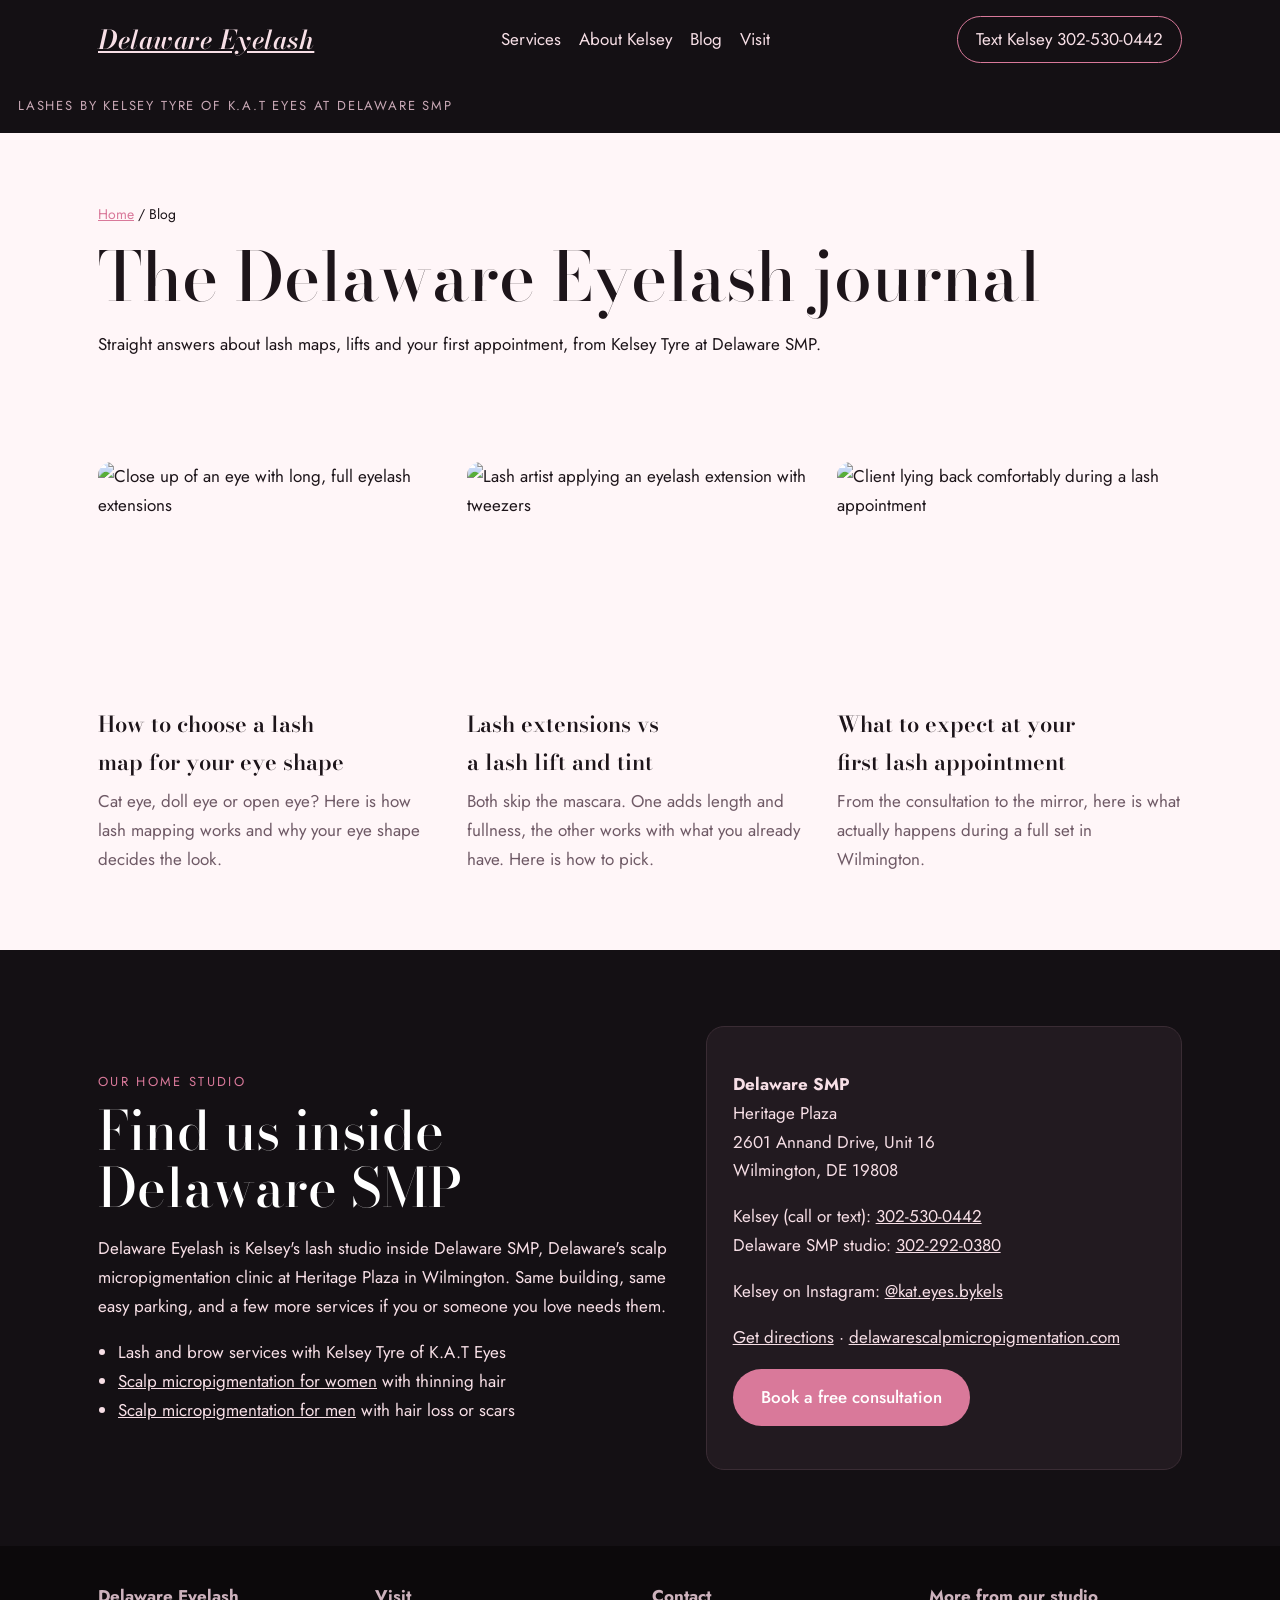
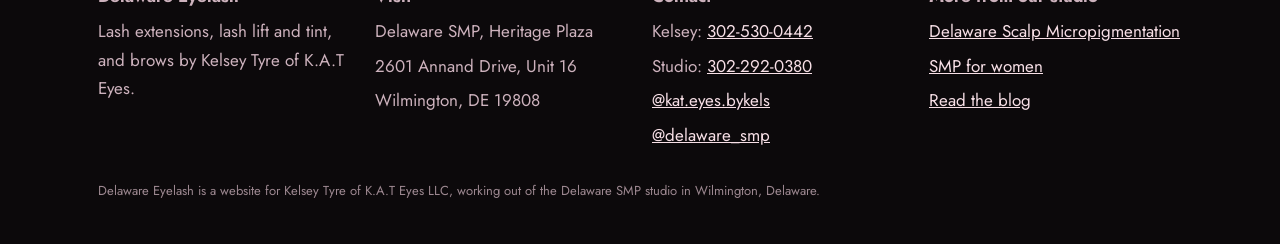
==== blog/index.html @ 1fb05dbe "Launch delawareeyelash.com site" ====
<!doctype html>
<html lang="en">
<head>
<meta charset="utf-8">
<meta name="viewport" content="width=device-width, initial-scale=1, viewport-fit=cover">
<title>Blog | Delaware Eyelash</title>
<meta name="description" content="Straight answers about lash maps, lifts and your first appointment, from Kelsey Tyre at Delaware SMP.">
<link rel="canonical" href="https://delawareeyelash.com/blog/">
<meta property="og:type" content="website">
<meta property="og:title" content="Blog | Delaware Eyelash">
<meta property="og:description" content="Straight answers about lash maps, lifts and your first appointment, from Kelsey Tyre at Delaware SMP.">
<meta property="og:url" content="https://delawareeyelash.com/blog/">
<meta property="og:image" content="https://images.pexels.com/photos/21412169/pexels-photo-21412169.jpeg?auto=compress&cs=tinysrgb&w=1200">
<link rel="preconnect" href="https://fonts.googleapis.com">
<link rel="preconnect" href="https://fonts.gstatic.com" crossorigin>
<link rel="stylesheet" href="https://fonts.googleapis.com/css2?family=Bodoni+Moda:ital,opsz,wght@0,6..96,500;0,6..96,600;1,6..96,500;1,6..96,600&family=Jost:wght@400;500&display=swap">
<link rel="stylesheet" href="../style.css">
</head>
<body>
<a class="skip" href="#main">Skip to content</a>
<header class="site-head">
<div class="wrap">
<a class="brand" href="../index.html">Delaware Eyelash</a>
<nav aria-label="Main">
<a href="../index.html#services">Services</a>
<a href="../index.html#kelsey">About Kelsey</a>
<a href="../blog/index.html">Blog</a>
<a href="../index.html#visit">Visit</a>
</nav>
<a class="head-cta" href="tel:+13025300442">Text Kelsey 302-530-0442</a>
</div>
<p class="tagline wrap">Lashes by Kelsey Tyre of K.A.T Eyes at Delaware SMP</p>
</header>
<main id="main">
<section class="blog-hero"><div class="wrap">
<p class="crumbs"><a href="../index.html">Home</a> / Blog</p>
<h1>The Delaware Eyelash journal</h1>
<p class="lead">Straight answers about lash maps, lifts and your first appointment, from Kelsey Tyre at Delaware SMP.</p>
</div></section>
<section class="blog-teaser"><div class="wrap"><div class="post-list"><a class="post-card" href="choosing-a-lash-map-for-your-eye-shape.html"><img src="https://images.pexels.com/photos/21412169/pexels-photo-21412169.jpeg?auto=compress&cs=tinysrgb&w=1200" alt="Close up of an eye with long, full eyelash extensions" loading="lazy"><h3>How to choose a lash map for your eye shape</h3><p>Cat eye, doll eye or open eye? Here is how lash mapping works and why your eye shape decides the look.</p></a><a class="post-card" href="lash-extensions-vs-lash-lift.html"><img src="https://images.pexels.com/photos/36930354/pexels-photo-36930354.jpeg?auto=compress&cs=tinysrgb&w=1200" alt="Lash artist applying an eyelash extension with tweezers" loading="lazy"><h3>Lash extensions vs a lash lift and tint</h3><p>Both skip the mascara. One adds length and fullness, the other works with what you already have. Here is how to pick.</p></a><a class="post-card" href="what-to-expect-at-your-first-lash-appointment.html"><img src="https://images.pexels.com/photos/5128222/pexels-photo-5128222.jpeg?auto=compress&cs=tinysrgb&w=1200" alt="Client lying back comfortably during a lash appointment" loading="lazy"><h3>What to expect at your first lash appointment</h3><p>From the consultation to the mirror, here is what actually happens during a full set in Wilmington.</p></a></div></div></section>
<section class="smp-block" id="visit" aria-labelledby="smp-h">
<div class="wrap">
<div>
<p class="eyebrow">Our home studio</p>
<h2 id="smp-h">Find us inside Delaware SMP</h2>
<p>Delaware Eyelash is Kelsey's lash studio inside Delaware SMP, Delaware's scalp micropigmentation clinic at Heritage Plaza in Wilmington. Same building, same easy parking, and a few more services if you or someone you love needs them.</p>
<ul>
<li>Lash and brow services with Kelsey Tyre of K.A.T Eyes</li>
<li><a href="https://delawarescalpmicropigmentation.com/scalp-micropigmentation-for-women/">Scalp micropigmentation for women</a> with thinning hair</li>
<li><a href="https://delawarescalpmicropigmentation.com/">Scalp micropigmentation for men</a> with hair loss or scars</li>
</ul>
</div>
<div class="smp-card">
<p><strong>Delaware SMP</strong><br>Heritage Plaza<br>2601 Annand Drive, Unit 16<br>Wilmington, DE 19808</p>
<p>Kelsey (call or text): <a href="tel:+13025300442">302-530-0442</a><br>Delaware SMP studio: <a href="tel:+13022920380">302-292-0380</a></p>
<p>Kelsey on Instagram: <a href="https://www.instagram.com/kat.eyes.bykels/">@kat.eyes.bykels</a></p>
<p><a href="https://www.google.com/maps/search/?api=1&query=2601+Annand+Drive+Unit+16+Wilmington+DE+19808">Get directions</a> · <a href="https://delawarescalpmicropigmentation.com/">delawarescalpmicropigmentation.com</a></p>
<p><a class="btn" href="../index.html#book">Book a free consultation</a></p>
</div>
</div>
</section>

</main>
<footer class="site-foot">
<div class="wrap">
<div><p><strong>Delaware Eyelash</strong></p><p>Lash extensions, lash lift and tint, and brows by Kelsey Tyre of K.A.T Eyes.</p></div>
<div><p><strong>Visit</strong></p><p>Delaware SMP, Heritage Plaza</p><p>2601 Annand Drive, Unit 16</p><p>Wilmington, DE 19808</p></div>
<div><p><strong>Contact</strong></p><p>Kelsey: <a href="tel:+13025300442">302-530-0442</a></p><p>Studio: <a href="tel:+13022920380">302-292-0380</a></p><p><a href="https://www.instagram.com/kat.eyes.bykels/">@kat.eyes.bykels</a></p><p><a href="https://www.instagram.com/delaware_smp/">@delaware_smp</a></p></div>
<div><p><strong>More from our studio</strong></p><p><a href="https://delawarescalpmicropigmentation.com/">Delaware Scalp Micropigmentation</a></p><p><a href="https://delawarescalpmicropigmentation.com/scalp-micropigmentation-for-women/">SMP for women</a></p><p><a href="../blog/index.html">Read the blog</a></p></div>
<p class="legal">Delaware Eyelash is a website for Kelsey Tyre of K.A.T Eyes LLC, working out of the Delaware SMP studio in Wilmington, Delaware.</p>
</div>
</footer>
</body>
</html>
---- style.css ----
*{box-sizing:border-box}
html{scroll-behavior:smooth}
@media (prefers-reduced-motion:reduce){html{scroll-behavior:auto}}
body{margin:0}
img{max-width:100%;display:block}
a:focus-visible,button:focus-visible,summary:focus-visible{outline:3px solid currentColor;outline-offset:3px}
.wrap{max-width:1120px;margin:0 auto;padding-left:max(18px,env(safe-area-inset-left,0px));padding-right:max(18px,env(safe-area-inset-right,0px))}
.narrow{max-width:760px}
h1,h2,h3{text-wrap:balance}
.skip{position:absolute;left:-999px}.skip:focus{left:12px;top:12px;z-index:9;background:#fff;color:#000;padding:8px}
.site-head .wrap{display:flex;align-items:center;justify-content:space-between;gap:14px;flex-wrap:wrap;padding-block:16px}
.site-head nav{display:flex;gap:18px;flex-wrap:wrap}
.site-head nav a{text-decoration:none}
.instagram-media{margin:0!important;min-width:0!important;width:100%!important;max-width:100%!important}
blockquote.instagram-media{display:flex;align-items:center;justify-content:center;min-height:220px;padding:20px;text-align:center;border-radius:12px}
.smp-block .wrap{display:grid;grid-template-columns:1.2fr 1fr;gap:36px;align-items:center}
.smp-block .wrap>*{min-width:0}
.smp-block ul{margin:0;padding-left:20px}
@media(max-width:760px){.smp-block .wrap{grid-template-columns:1fr}}
.site-foot .wrap{display:grid;grid-template-columns:repeat(auto-fit,minmax(200px,1fr));gap:24px;padding-block:36px}
.site-foot p{margin:0 0 6px}
.site-foot .legal{grid-column:1/-1;font-size:13px;opacity:.75}
.post-list{display:grid;grid-template-columns:repeat(auto-fit,minmax(260px,1fr));gap:24px}
.post-card{display:flex;flex-direction:column;text-decoration:none;color:inherit}
.post-card img{width:100%;aspect-ratio:3/2;object-fit:cover}
.post-card h3{margin:14px 0 6px}
.post-card p{margin:0}
article.post{padding-block:48px 64px}
article.post .lead{font-size:1.15em}
article.post img.cover{width:100%;aspect-ratio:16/8;object-fit:cover;margin:24px 0}
article.post h2{margin-top:1.6em}
.crumbs{font-size:14px;margin-bottom:14px}
.book{scroll-margin-top:90px}
.book-form{display:grid;gap:14px;margin-top:22px}
.book-form .row.two{display:grid;grid-template-columns:1fr 1fr;gap:14px}
.book-form .row.two>div{min-width:0}
@media(max-width:600px){.book-form .row.two{grid-template-columns:1fr}}
.book-form label{display:block;font-size:14px;font-weight:600;margin-bottom:6px}
.book-form input,.book-form select,.book-form textarea{width:100%;font:inherit;font-size:16px;padding:12px 14px;border:1px solid rgba(120,110,120,.45);border-radius:8px;background:#fff;color:#1a1418}
.book-form button{border:0;cursor:pointer;justify-self:start;font:inherit;font-weight:700}
.book-form .fine{font-size:13px;opacity:.75;margin:0}
.hp{position:absolute!important;left:-9999px!important;height:1px;width:1px;opacity:0}

/* Layout: black hero with arched portrait, blush body, eye-shape guide as the signature section */
:root{--noir:#141014;--noir2:#221a20;--blush:#f7dfe6;--petal:#fff6f8;--rose:#d9799a;--ink:#1d151a;--muted:#6f5a66;--line:#ecd0d9;
--display:"Bodoni Moda",Didot,Georgia,serif;--body:"Jost",system-ui,sans-serif}
body{background:var(--petal);color:var(--ink);font:17px/1.7 var(--body)}
a{color:var(--rose)}
.site-head{background:var(--noir);color:var(--blush)}
.site-head a{color:var(--blush)}
.brand{font:italic 600 26px var(--display);letter-spacing:.02em}
.head-cta{border:1px solid var(--rose);padding:8px 18px;border-radius:999px;text-decoration:none}
.tagline{margin:0;padding-bottom:12px;font-size:13px;letter-spacing:.14em;text-transform:uppercase;color:#c9a9b6}
.eyebrow{font-size:13px;letter-spacing:.18em;text-transform:uppercase;color:var(--rose);margin:0 0 10px}
h1,h2{font-family:var(--display);font-weight:500;line-height:1.05;margin:0 0 18px}
h2{font-size:clamp(34px,5vw,54px)}
h3{font-family:var(--display);font-weight:600;font-size:22px;margin:0 0 8px}
.btn{display:inline-block;background:var(--rose);color:#fff;text-decoration:none;padding:14px 28px;border-radius:999px;font-weight:500}
.btn.ghost{background:transparent;border:1px solid var(--blush);color:var(--blush)}
.hero{background:var(--noir);color:var(--blush);padding-block:24px 80px;overflow:hidden}
.hero .wrap{display:grid;grid-template-columns:1.25fr 1fr;gap:48px;align-items:center}
.hero .wrap>*{min-width:0}
.hero h1{font-size:clamp(46px,8vw,96px);font-style:italic;color:#fff}
.hero p{font-size:19px;color:#dfc4ce;max-width:32em}
.hero .actions{display:flex;gap:12px;flex-wrap:wrap;margin-top:26px}
.arch{position:relative}
.arch img{width:100%;aspect-ratio:4/5;object-fit:cover;border-radius:260px 260px 16px 16px;border:1px solid #3a2c34}
.arch img.small{position:absolute;width:42%;aspect-ratio:1;border-radius:50%;left:-14%;bottom:-6%;border:6px solid var(--noir)}
@media(max-width:820px){.hero .wrap{grid-template-columns:1fr}.arch{max-width:380px}.arch img.small{left:auto;right:-4%}}
.strip{background:var(--blush)}
.strip .wrap{display:flex;flex-wrap:wrap;gap:10px 34px;justify-content:center;padding-block:18px;font-family:var(--display);font-style:italic;font-size:20px}
section{padding-block:76px}
.services .grid{display:grid;grid-template-columns:repeat(auto-fit,minmax(250px,1fr));gap:22px}
.svc{background:#fff;border:1px solid var(--line);border-radius:18px;overflow:hidden;display:flex;flex-direction:column}
.svc img{width:100%;aspect-ratio:4/3;object-fit:cover}
.svc div{padding:20px 22px 24px}
.svc p{margin:0;color:var(--muted)}
.shapes{background:var(--noir);color:var(--blush)}
.shapes h2{color:#fff}
.shapes .intro{max-width:40em;color:#d6bcc6}
.shape-grid{display:grid;grid-template-columns:repeat(auto-fit,minmax(200px,1fr));gap:2px;margin-top:30px;background:#3a2c34;border:1px solid #3a2c34}
.shape{background:var(--noir2);padding:24px}
.shape h3{color:#fff}
.shape .map{display:inline-block;margin-top:10px;font-size:13px;letter-spacing:.12em;text-transform:uppercase;color:var(--rose)}
.shape p{margin:0;color:#cdb2bd}
.kelsey .wrap{display:grid;grid-template-columns:.8fr 1.2fr;gap:52px;align-items:center}
.kelsey .wrap>*{min-width:0}
.kelsey img{width:100%;aspect-ratio:4/5;object-fit:cover;border-radius:16px 16px 220px 16px}
@media(max-width:760px){.kelsey .wrap{grid-template-columns:1fr}.kelsey img{max-width:340px}}
.creds{display:flex;flex-wrap:wrap;gap:8px;padding:0;list-style:none;margin:18px 0 0}
.creds li{background:var(--blush);padding:6px 14px;border-radius:999px;font-size:15px}
.gallery .row{display:grid;grid-template-columns:repeat(4,1fr);gap:12px}
.gallery img{width:100%;aspect-ratio:3/4;object-fit:cover;border-radius:12px}
@media(max-width:700px){.gallery .row{grid-template-columns:repeat(2,1fr)}}
.ig{background:var(--blush)}
.ig-grid{display:grid;grid-template-columns:repeat(auto-fit,minmax(260px,1fr));gap:20px;margin-top:24px}
blockquote.instagram-media{background:#fff;border:1px solid var(--line)}
.smp-block{background:var(--noir);color:var(--blush)}
.smp-block h2{color:#fff}
.smp-block a{color:var(--blush)}
.smp-card{background:var(--noir2);border:1px solid #3a2c34;border-radius:18px;padding:26px}
.smp-card .btn{color:#fff}
.teaser-head{display:flex;justify-content:space-between;align-items:baseline;gap:12px;flex-wrap:wrap;margin-bottom:24px}
.post-card img{border-radius:14px}
.post-card h3{font-size:22px}
.post-card p{color:var(--muted)}
.blog-hero{padding-block:56px 10px}
.blog-hero h1{font-size:clamp(40px,6vw,68px)}
.site-foot{background:#0c090b;color:#cdb2bd}
.site-foot a{color:var(--blush)}
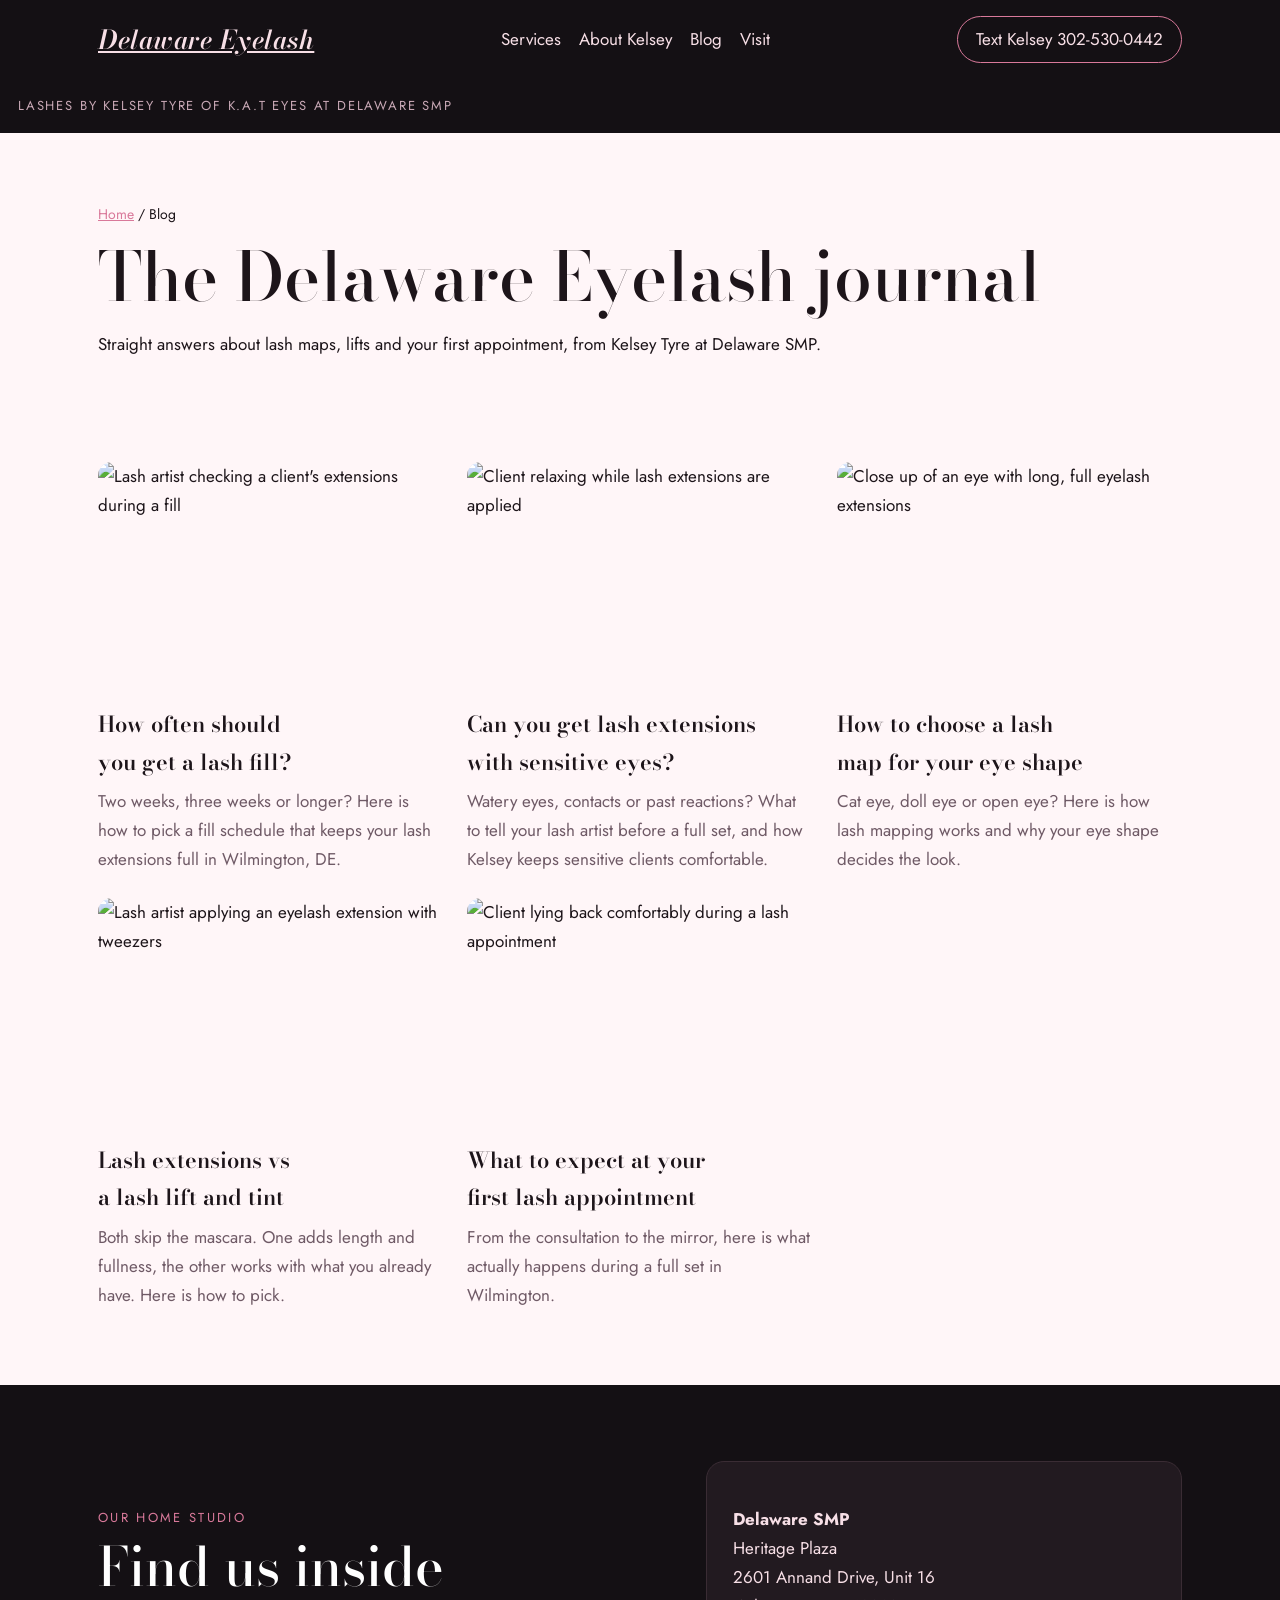
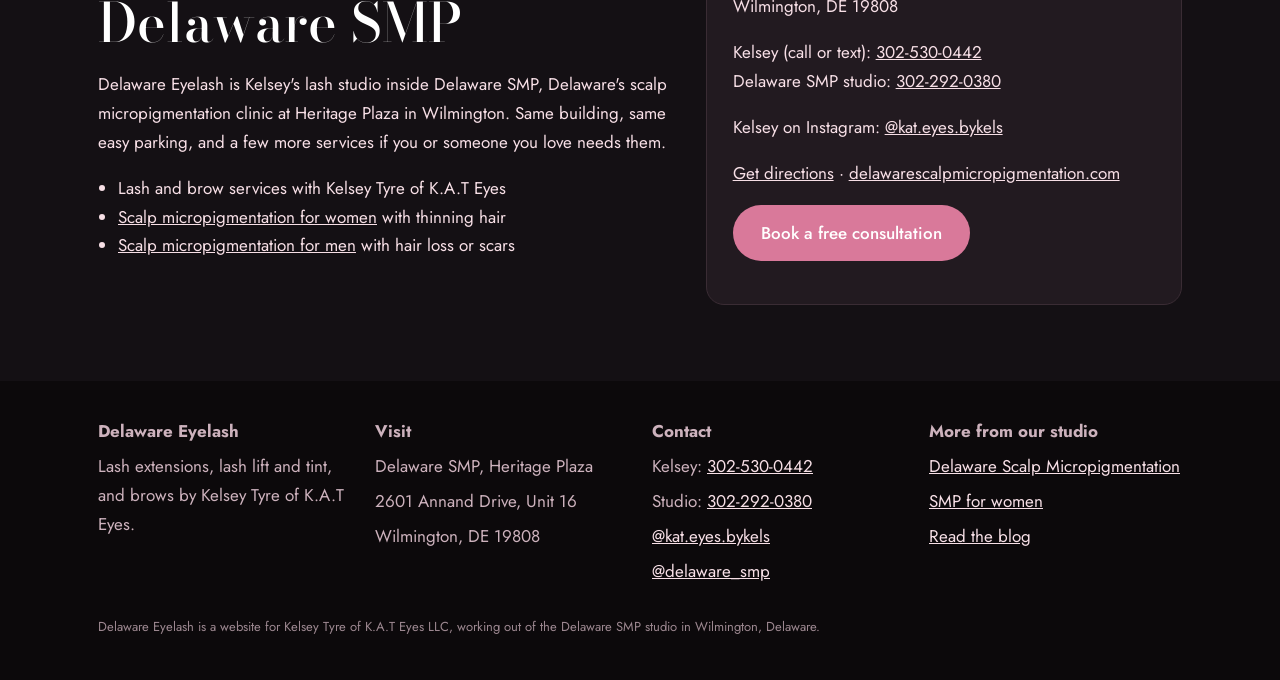
==== commit d1590660: "Add 2 new blog posts Co-Authored-By: Claude Opus 5.5 <noreply@anthropic.com> Claude-Session: https:/" ====
--- a/blog/index.html
+++ b/blog/index.html
@@ -37,7 +37,7 @@
 <h1>The Delaware Eyelash journal</h1>
 <p class="lead">Straight answers about lash maps, lifts and your first appointment, from Kelsey Tyre at Delaware SMP.</p>
 </div></section>
-<section class="blog-teaser"><div class="wrap"><div class="post-list"><a class="post-card" href="choosing-a-lash-map-for-your-eye-shape.html"><img src="https://images.pexels.com/photos/21412169/pexels-photo-21412169.jpeg?auto=compress&cs=tinysrgb&w=1200" alt="Close up of an eye with long, full eyelash extensions" loading="lazy"><h3>How to choose a lash map for your eye shape</h3><p>Cat eye, doll eye or open eye? Here is how lash mapping works and why your eye shape decides the look.</p></a><a class="post-card" href="lash-extensions-vs-lash-lift.html"><img src="https://images.pexels.com/photos/36930354/pexels-photo-36930354.jpeg?auto=compress&cs=tinysrgb&w=1200" alt="Lash artist applying an eyelash extension with tweezers" loading="lazy"><h3>Lash extensions vs a lash lift and tint</h3><p>Both skip the mascara. One adds length and fullness, the other works with what you already have. Here is how to pick.</p></a><a class="post-card" href="what-to-expect-at-your-first-lash-appointment.html"><img src="https://images.pexels.com/photos/5128222/pexels-photo-5128222.jpeg?auto=compress&cs=tinysrgb&w=1200" alt="Client lying back comfortably during a lash appointment" loading="lazy"><h3>What to expect at your first lash appointment</h3><p>From the consultation to the mirror, here is what actually happens during a full set in Wilmington.</p></a></div></div></section>
+<section class="blog-teaser"><div class="wrap"><div class="post-list"><a class="post-card" href="how-often-should-you-get-a-lash-fill.html"><img src="https://images.pexels.com/photos/5128233/pexels-photo-5128233.jpeg?auto=compress&cs=tinysrgb&w=1200" alt="Lash artist checking a client&#x27;s extensions during a fill" loading="lazy"><h3>How often should you get a lash fill?</h3><p>Two weeks, three weeks or longer? Here is how to pick a fill schedule that keeps your lash extensions full in Wilmington, DE.</p></a><a class="post-card" href="lash-extensions-with-sensitive-eyes.html"><img src="https://images.pexels.com/photos/6135662/pexels-photo-6135662.jpeg?auto=compress&cs=tinysrgb&w=1200" alt="Client relaxing while lash extensions are applied" loading="lazy"><h3>Can you get lash extensions with sensitive eyes?</h3><p>Watery eyes, contacts or past reactions? What to tell your lash artist before a full set, and how Kelsey keeps sensitive clients comfortable.</p></a><a class="post-card" href="choosing-a-lash-map-for-your-eye-shape.html"><img src="https://images.pexels.com/photos/21412169/pexels-photo-21412169.jpeg?auto=compress&cs=tinysrgb&w=1200" alt="Close up of an eye with long, full eyelash extensions" loading="lazy"><h3>How to choose a lash map for your eye shape</h3><p>Cat eye, doll eye or open eye? Here is how lash mapping works and why your eye shape decides the look.</p></a><a class="post-card" href="lash-extensions-vs-lash-lift.html"><img src="https://images.pexels.com/photos/36930354/pexels-photo-36930354.jpeg?auto=compress&cs=tinysrgb&w=1200" alt="Lash artist applying an eyelash extension with tweezers" loading="lazy"><h3>Lash extensions vs a lash lift and tint</h3><p>Both skip the mascara. One adds length and fullness, the other works with what you already have. Here is how to pick.</p></a><a class="post-card" href="what-to-expect-at-your-first-lash-appointment.html"><img src="https://images.pexels.com/photos/5128222/pexels-photo-5128222.jpeg?auto=compress&cs=tinysrgb&w=1200" alt="Client lying back comfortably during a lash appointment" loading="lazy"><h3>What to expect at your first lash appointment</h3><p>From the consultation to the mirror, here is what actually happens during a full set in Wilmington.</p></a></div></div></section>
 <section class="smp-block" id="visit" aria-labelledby="smp-h">
 <div class="wrap">
 <div>
